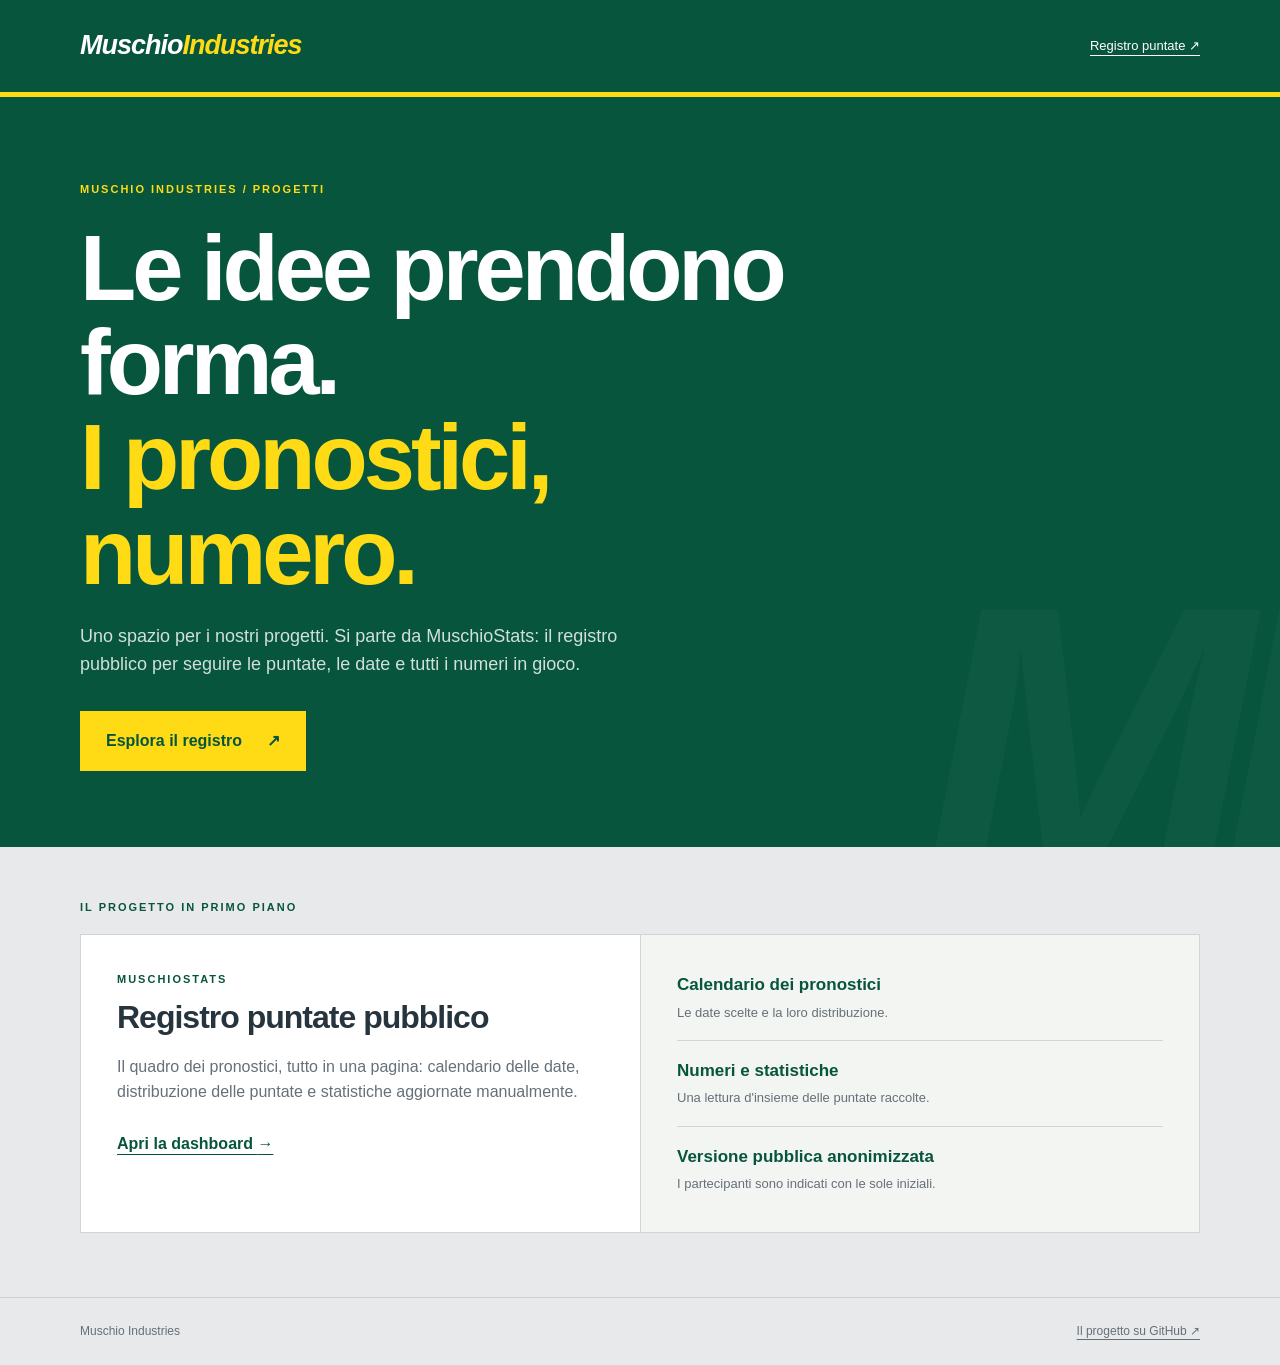
==== index.html @ 5538c276 "Initial commit" ====
<!doctype html>
<html lang="it">
<head>
  <meta charset="utf-8">
  <meta name="viewport" content="width=device-width,initial-scale=1">
  <meta name="description" content="Muschio Industries: progetti, numeri e pronostici. Consulta il registro pubblico delle puntate.">
  <meta name="theme-color" content="#07553d">
  <title>Muschio Industries</title>
  <style>
    :root{--green:#07553d;--yellow:#ffdb16;--ink:#26343d;--paper:#e7e9eb}*{box-sizing:border-box}body{margin:0;background:var(--paper);color:var(--ink);font:16px/1.6 Arial,Helvetica,sans-serif}a{color:inherit}a:focus-visible{outline:3px solid #d2b400;outline-offset:6px}.wrap{width:min(1120px,calc(100% - 48px));margin:auto}header{background:var(--green);color:white;border-bottom:5px solid var(--yellow)}nav{min-height:92px;display:flex;justify-content:space-between;align-items:center;gap:24px}.brand{text-decoration:none;font-size:27px;font-weight:900;font-style:italic;letter-spacing:-1px}.brand span{color:var(--yellow)}.nav-link{font-size:13px;text-underline-offset:5px}.hero{position:relative;padding:84px 0 76px;background:var(--green);color:white;overflow:hidden}.hero:after{content:'MI';position:absolute;right:-15px;bottom:-100px;font-size:400px;line-height:1;font-weight:900;font-style:italic;letter-spacing:-35px;color:#ffffff06;pointer-events:none}.eyebrow{font-size:11px;font-weight:800;letter-spacing:2px;text-transform:uppercase;color:var(--yellow)}h1{position:relative;z-index:1;max-width:800px;margin:22px 0;font-size:clamp(45px,8vw,92px);line-height:1.03;letter-spacing:-4px}h1 span{color:var(--yellow)}.intro{max-width:560px;color:#d1e0d9;font-size:18px;margin-bottom:32px}.button{position:relative;z-index:1;display:inline-flex;align-items:center;gap:25px;padding:15px 24px;background:var(--yellow);color:var(--green);text-decoration:none;font-weight:800;border:2px solid var(--yellow)}.button:hover{background:#ffe652}.projects{padding:52px 0 64px}.section-label{color:var(--green);font-size:11px;font-weight:800;letter-spacing:2px;text-transform:uppercase}.project{margin-top:18px;display:grid;grid-template-columns:1fr 1fr;background:white;border:1px solid #d0d5d9}.project-copy{padding:36px}.project h2{font-size:32px;line-height:1.15;letter-spacing:-1px;margin:10px 0 18px}.project p{color:#667078;margin:0 0 26px}.project-link{font-weight:800;color:var(--green);text-underline-offset:5px}.project-detail{padding:36px;background:#f3f5f3;display:flex;flex-direction:column;justify-content:center;border-left:1px solid #d0d5d9}.detail{padding:16px 0;border-bottom:1px solid #d0d5d9}.detail:first-child{padding-top:0}.detail:last-child{border:0;padding-bottom:0}.detail strong{display:block;color:var(--green);font-size:17px}.detail span{font-size:13px;color:#667078}footer{border-top:1px solid #c9cfd2;padding:24px 0;font-size:12px;color:#667078}.footer-row{display:flex;justify-content:space-between;gap:20px}footer a{text-underline-offset:4px}@media(max-width:640px){.wrap{width:calc(100% - 32px)}nav{min-height:80px}.brand{font-size:22px}.nav-link{font-size:11px}.hero{padding:56px 0}h1{letter-spacing:-2px}.intro{font-size:16px}.project{grid-template-columns:1fr}.project-copy,.project-detail{padding:26px}.project-detail{border-left:0;border-top:1px solid #d0d5d9}.footer-row{flex-direction:column;gap:8px}}
  </style>
</head>
<body>
  <header><nav class="wrap" aria-label="Navigazione principale"><a class="brand" href="./">Muschio<span>Industries</span></a><a class="nav-link" href="./registro-puntate/">Registro puntate ↗</a></nav></header>
  <main>
    <section class="hero"><div class="wrap"><div class="eyebrow">Muschio Industries / Progetti</div><h1>Le idee prendono forma.<br><span>I pronostici, numero.</span></h1><p class="intro">Uno spazio per i nostri progetti. Si parte da MuschioStats: il registro pubblico per seguire le puntate, le date e tutti i numeri in gioco.</p><a class="button" href="./registro-puntate/">Esplora il registro <span aria-hidden="true">↗</span></a></div></section>
    <section class="projects wrap" aria-labelledby="project-title"><div class="section-label">Il progetto in primo piano</div><article class="project"><div class="project-copy"><div class="section-label">MuschioStats</div><h2 id="project-title">Registro puntate pubblico</h2><p>Il quadro dei pronostici, tutto in una pagina: calendario delle date, distribuzione delle puntate e statistiche aggiornate manualmente.</p><a class="project-link" href="./registro-puntate/">Apri la dashboard <span aria-hidden="true">→</span></a></div><div class="project-detail"><div class="detail"><strong>Calendario dei pronostici</strong><span>Le date scelte e la loro distribuzione.</span></div><div class="detail"><strong>Numeri e statistiche</strong><span>Una lettura d'insieme delle puntate raccolte.</span></div><div class="detail"><strong>Versione pubblica anonimizzata</strong><span>I partecipanti sono indicati con le sole iniziali.</span></div></div></article></section>
  </main>
  <footer><div class="wrap footer-row"><span>Muschio Industries</span><a href="https://github.com/Muschio-Industries/Muschio-Industries.github.io">Il progetto su GitHub ↗</a></div></footer>
</body>
</html>
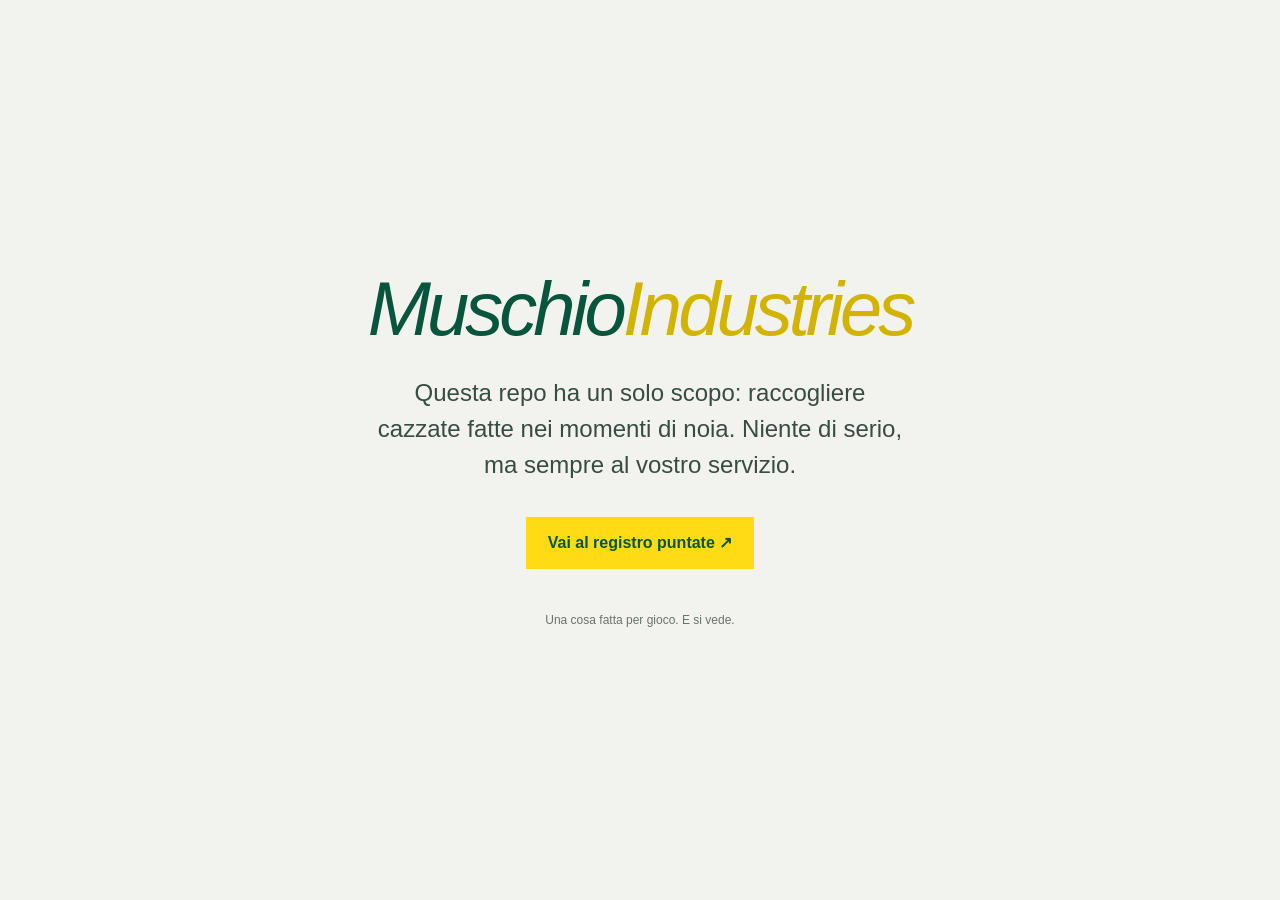
==== commit 2cfd5f18: "fix index" ====
--- a/index.html
+++ b/index.html
@@ -3,19 +3,32 @@
 <head>
   <meta charset="utf-8">
   <meta name="viewport" content="width=device-width,initial-scale=1">
-  <meta name="description" content="Muschio Industries: progetti, numeri e pronostici. Consulta il registro pubblico delle puntate.">
+  <meta name="description" content="Muschio Industries: una raccolta ludica di idee, cazzate e pronostici.">
   <meta name="theme-color" content="#07553d">
   <title>Muschio Industries</title>
   <style>
-    :root{--green:#07553d;--yellow:#ffdb16;--ink:#26343d;--paper:#e7e9eb}*{box-sizing:border-box}body{margin:0;background:var(--paper);color:var(--ink);font:16px/1.6 Arial,Helvetica,sans-serif}a{color:inherit}a:focus-visible{outline:3px solid #d2b400;outline-offset:6px}.wrap{width:min(1120px,calc(100% - 48px));margin:auto}header{background:var(--green);color:white;border-bottom:5px solid var(--yellow)}nav{min-height:92px;display:flex;justify-content:space-between;align-items:center;gap:24px}.brand{text-decoration:none;font-size:27px;font-weight:900;font-style:italic;letter-spacing:-1px}.brand span{color:var(--yellow)}.nav-link{font-size:13px;text-underline-offset:5px}.hero{position:relative;padding:84px 0 76px;background:var(--green);color:white;overflow:hidden}.hero:after{content:'MI';position:absolute;right:-15px;bottom:-100px;font-size:400px;line-height:1;font-weight:900;font-style:italic;letter-spacing:-35px;color:#ffffff06;pointer-events:none}.eyebrow{font-size:11px;font-weight:800;letter-spacing:2px;text-transform:uppercase;color:var(--yellow)}h1{position:relative;z-index:1;max-width:800px;margin:22px 0;font-size:clamp(45px,8vw,92px);line-height:1.03;letter-spacing:-4px}h1 span{color:var(--yellow)}.intro{max-width:560px;color:#d1e0d9;font-size:18px;margin-bottom:32px}.button{position:relative;z-index:1;display:inline-flex;align-items:center;gap:25px;padding:15px 24px;background:var(--yellow);color:var(--green);text-decoration:none;font-weight:800;border:2px solid var(--yellow)}.button:hover{background:#ffe652}.projects{padding:52px 0 64px}.section-label{color:var(--green);font-size:11px;font-weight:800;letter-spacing:2px;text-transform:uppercase}.project{margin-top:18px;display:grid;grid-template-columns:1fr 1fr;background:white;border:1px solid #d0d5d9}.project-copy{padding:36px}.project h2{font-size:32px;line-height:1.15;letter-spacing:-1px;margin:10px 0 18px}.project p{color:#667078;margin:0 0 26px}.project-link{font-weight:800;color:var(--green);text-underline-offset:5px}.project-detail{padding:36px;background:#f3f5f3;display:flex;flex-direction:column;justify-content:center;border-left:1px solid #d0d5d9}.detail{padding:16px 0;border-bottom:1px solid #d0d5d9}.detail:first-child{padding-top:0}.detail:last-child{border:0;padding-bottom:0}.detail strong{display:block;color:var(--green);font-size:17px}.detail span{font-size:13px;color:#667078}footer{border-top:1px solid #c9cfd2;padding:24px 0;font-size:12px;color:#667078}.footer-row{display:flex;justify-content:space-between;gap:20px}footer a{text-underline-offset:4px}@media(max-width:640px){.wrap{width:calc(100% - 32px)}nav{min-height:80px}.brand{font-size:22px}.nav-link{font-size:11px}.hero{padding:56px 0}h1{letter-spacing:-2px}.intro{font-size:16px}.project{grid-template-columns:1fr}.project-copy,.project-detail{padding:26px}.project-detail{border-left:0;border-top:1px solid #d0d5d9}.footer-row{flex-direction:column;gap:8px}}
+    :root{--green:#07553d;--yellow:#ffdb16;--paper:#f2f3ef}
+    *{box-sizing:border-box}
+    body{margin:0;background:var(--paper);color:var(--green);font:16px/1.5 Arial,Helvetica,sans-serif}
+    .page{min-height:100vh;display:grid;place-items:center;padding:24px}
+    .content{width:min(680px,100%);text-align:center}
+    .brand{margin:0;font-size:clamp(42px,10vw,76px);line-height:1;font-style:italic;letter-spacing:-4px}
+    .brand span{color:#d2b400}
+    .intro{margin:28px auto 34px;max-width:540px;font-size:clamp(18px,3vw,24px);color:#384c43}
+    .button{display:inline-block;padding:14px 22px;background:var(--yellow);color:var(--green);font-weight:800;text-decoration:none}
+    .button:hover{background:#ffe652}
+    a:focus-visible{outline:3px solid #d2b400;outline-offset:5px}
+    footer{margin-top:42px;font-size:12px;color:#66746d}
   </style>
 </head>
 <body>
-  <header><nav class="wrap" aria-label="Navigazione principale"><a class="brand" href="./">Muschio<span>Industries</span></a><a class="nav-link" href="./registro-puntate/">Registro puntate ↗</a></nav></header>
-  <main>
-    <section class="hero"><div class="wrap"><div class="eyebrow">Muschio Industries / Progetti</div><h1>Le idee prendono forma.<br><span>I pronostici, numero.</span></h1><p class="intro">Uno spazio per i nostri progetti. Si parte da MuschioStats: il registro pubblico per seguire le puntate, le date e tutti i numeri in gioco.</p><a class="button" href="./registro-puntate/">Esplora il registro <span aria-hidden="true">↗</span></a></div></section>
-    <section class="projects wrap" aria-labelledby="project-title"><div class="section-label">Il progetto in primo piano</div><article class="project"><div class="project-copy"><div class="section-label">MuschioStats</div><h2 id="project-title">Registro puntate pubblico</h2><p>Il quadro dei pronostici, tutto in una pagina: calendario delle date, distribuzione delle puntate e statistiche aggiornate manualmente.</p><a class="project-link" href="./registro-puntate/">Apri la dashboard <span aria-hidden="true">→</span></a></div><div class="project-detail"><div class="detail"><strong>Calendario dei pronostici</strong><span>Le date scelte e la loro distribuzione.</span></div><div class="detail"><strong>Numeri e statistiche</strong><span>Una lettura d'insieme delle puntate raccolte.</span></div><div class="detail"><strong>Versione pubblica anonimizzata</strong><span>I partecipanti sono indicati con le sole iniziali.</span></div></div></article></section>
+  <main class="page">
+    <div class="content">
+      <p class="brand">Muschio<span>Industries</span></p>
+      <p class="intro">Questa repo ha un solo scopo: raccogliere cazzate fatte nei momenti di noia. Niente di serio, ma sempre al vostro servizio.</p>
+      <a class="button" href="./registro-puntate/">Vai al registro puntate&nbsp;↗</a>
+      <footer>Una cosa fatta per gioco. E si vede.</footer>
+    </div>
   </main>
-  <footer><div class="wrap footer-row"><span>Muschio Industries</span><a href="https://github.com/Muschio-Industries/Muschio-Industries.github.io">Il progetto su GitHub ↗</a></div></footer>
 </body>
 </html>
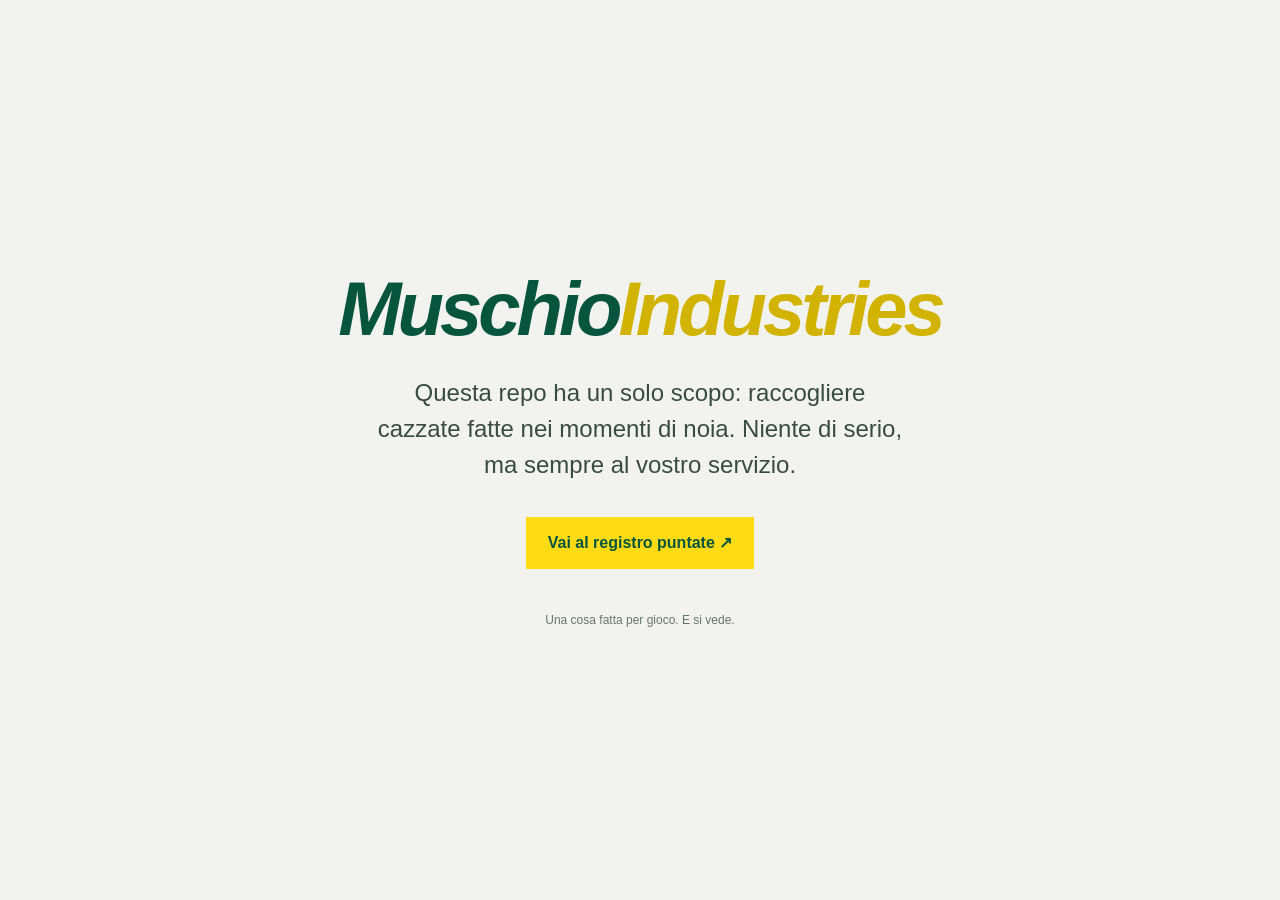
==== commit 5f028b07: "improve dashboard layout and map visualization" ====
--- a/index.html
+++ b/index.html
@@ -24,7 +24,7 @@
 <body>
   <main class="page">
     <div class="content">
-      <p class="brand">Muschio<span>Industries</span></p>
+      <h1 class="brand">Muschio<span>Industries</span></h1>
       <p class="intro">Questa repo ha un solo scopo: raccogliere cazzate fatte nei momenti di noia. Niente di serio, ma sempre al vostro servizio.</p>
       <a class="button" href="./registro-puntate/">Vai al registro puntate&nbsp;↗</a>
       <footer>Una cosa fatta per gioco. E si vede.</footer>
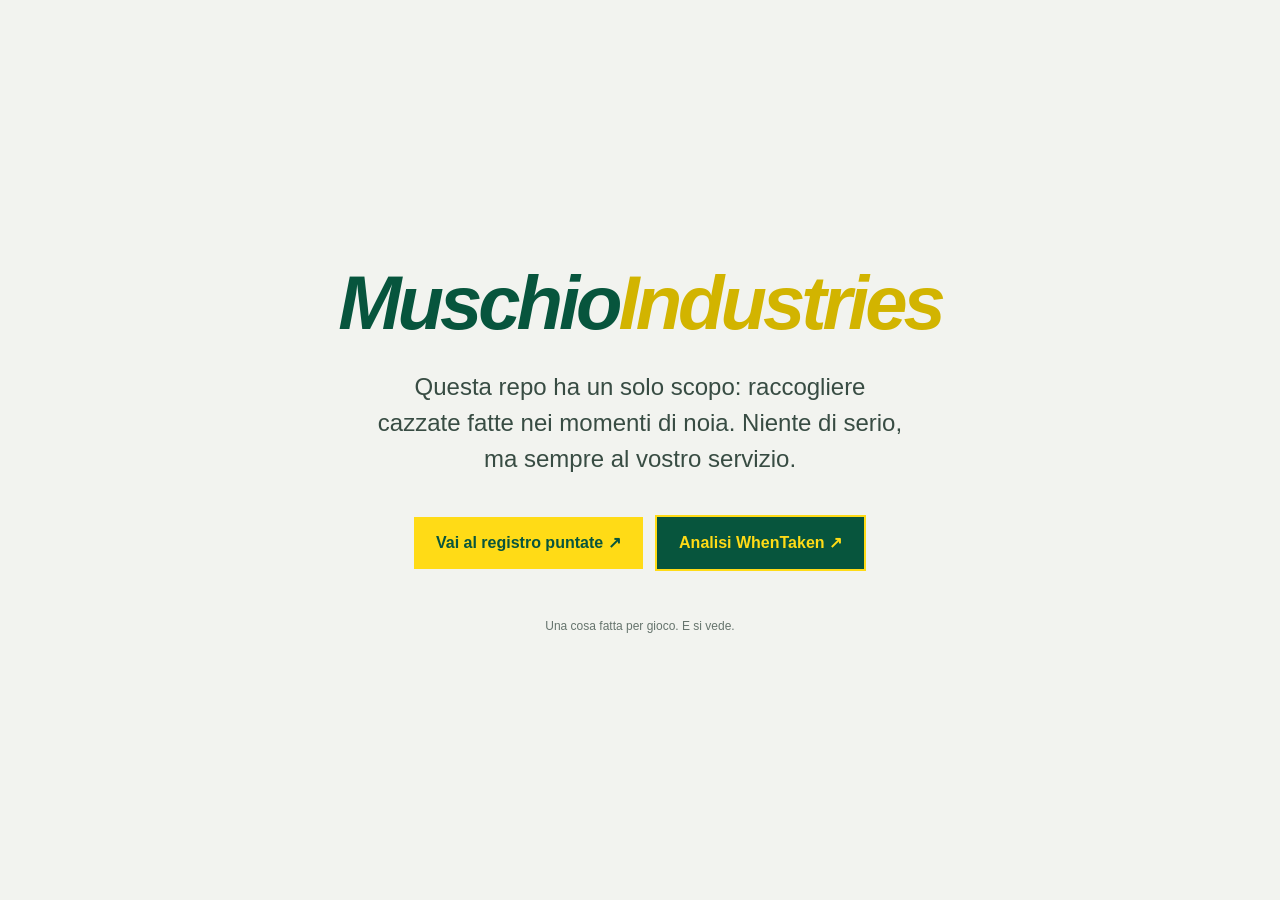
==== commit d9c32e81: "Add WT analysis" ====
--- a/index.html
+++ b/index.html
@@ -15,7 +15,8 @@
     .brand{margin:0;font-size:clamp(42px,10vw,76px);line-height:1;font-style:italic;letter-spacing:-4px}
     .brand span{color:#d2b400}
     .intro{margin:28px auto 34px;max-width:540px;font-size:clamp(18px,3vw,24px);color:#384c43}
-    .button{display:inline-block;padding:14px 22px;background:var(--yellow);color:var(--green);font-weight:800;text-decoration:none}
+    .button{display:inline-block;padding:14px 22px;background:var(--yellow);color:var(--green);font-weight:800;text-decoration:none;margin:4px}
+    .button.secondary{background:var(--green);color:var(--yellow);border:2px solid var(--yellow)}
     .button:hover{background:#ffe652}
     a:focus-visible{outline:3px solid #d2b400;outline-offset:5px}
     footer{margin-top:42px;font-size:12px;color:#66746d}
@@ -27,6 +28,7 @@
       <h1 class="brand">Muschio<span>Industries</span></h1>
       <p class="intro">Questa repo ha un solo scopo: raccogliere cazzate fatte nei momenti di noia. Niente di serio, ma sempre al vostro servizio.</p>
       <a class="button" href="./registro-puntate/">Vai al registro puntate&nbsp;↗</a>
+      <a class="button secondary" href="./whentaken-archive/">Analisi WhenTaken&nbsp;↗</a>
       <footer>Una cosa fatta per gioco. E si vede.</footer>
     </div>
   </main>
